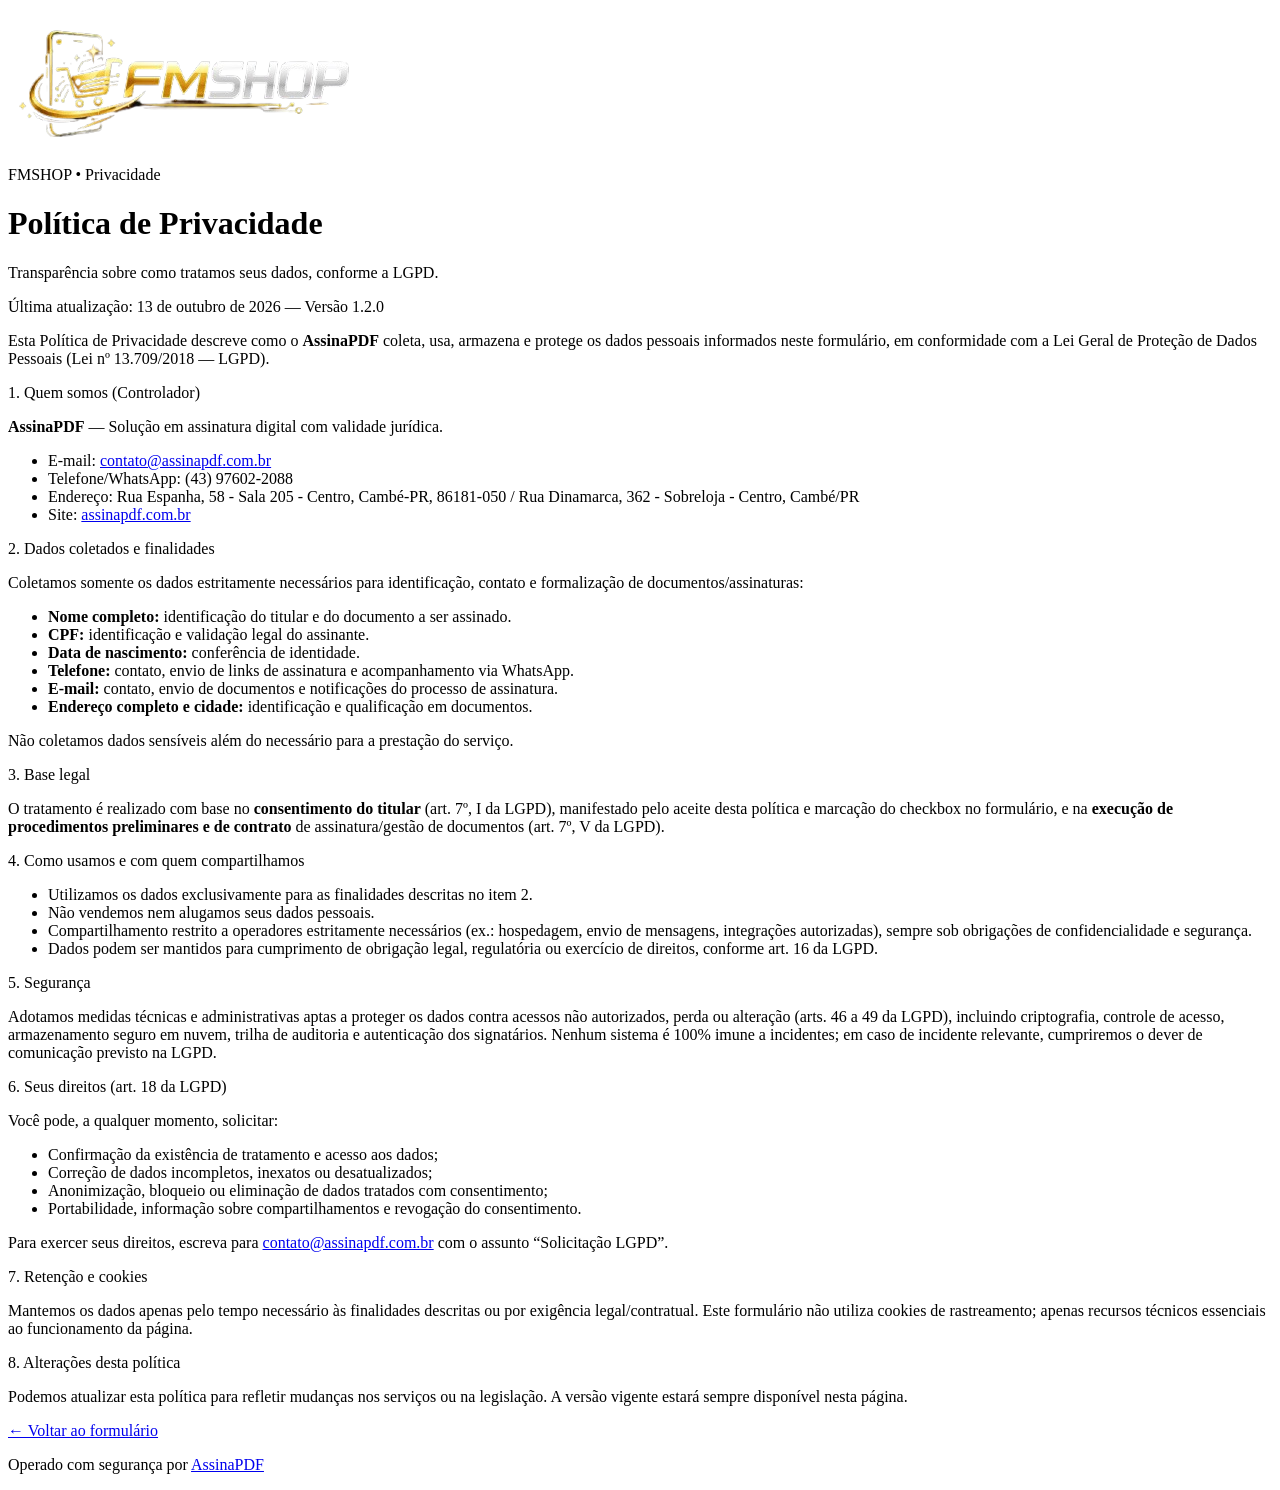
==== politica-de-privacidade.html @ ea0bdec0 "Criação da politica de privacidade" ====
<!DOCTYPE html>
<html lang="pt-BR">
<head>
  <meta charset="UTF-8">
  <meta name="viewport" content="width=device-width, initial-scale=1.0">
  <title>Política de Privacidade — AssinaPDF</title>
  <link rel="icon" type="image/png" href="image.png">
  <link rel="preconnect" href="https://fonts.googleapis.com">
  <link rel="preconnect" href="https://fonts.gstatic.com" crossorigin>
  <link href="https://fonts.googleapis.com/css2?family=Inter:wght@400;500;600;700&display=swap" rel="stylesheet">
  <link rel="stylesheet" href="styles.css">
</head>
<body>
  <div class="form-container policy-container">
    <img src="fmshop-removebg-preview.png" alt="FMSHOP" class="logo">
    <header class="form-header">
      <p class="eyebrow">FMSHOP • Privacidade</p>
      <h1>Política de Privacidade</h1>
      <p class="subtitle">Transparência sobre como tratamos seus dados, conforme a LGPD.</p>
    </header>
    <div class="section">
      <p class="policy-updated">Última atualização: 13 de outubro de 2026 — Versão 1.2.0</p>
      <p class="policy-text">Esta Política de Privacidade descreve como o <strong>AssinaPDF</strong> coleta, usa, armazena e protege os dados pessoais informados neste formulário, em conformidade com a Lei Geral de Proteção de Dados Pessoais (Lei nº 13.709/2018 — LGPD).</p>
    </div>

    <div class="divider"></div>

    <div class="section">
      <div class="section-title">1. Quem somos (Controlador)</div>
      <p class="policy-text"><strong>AssinaPDF</strong> — Solução em assinatura digital com validade jurídica.</p>
      <ul class="policy-list">
        <li>E-mail: <a href="mailto:contato@assinapdf.com.br">contato@assinapdf.com.br</a></li>
        <li>Telefone/WhatsApp: (43) 97602-2088</li>
        <li>Endereço: Rua Espanha, 58 - Sala 205 - Centro, Cambé-PR, 86181-050 / Rua Dinamarca, 362 - Sobreloja - Centro, Cambé/PR</li>
        <li>Site: <a href="https://assinapdf.com.br" target="_blank" rel="noopener noreferrer">assinapdf.com.br</a></li>
      </ul>
    </div>

    <div class="divider"></div>

    <div class="section">
      <div class="section-title">2. Dados coletados e finalidades</div>
      <p class="policy-text">Coletamos somente os dados estritamente necessários para identificação, contato e formalização de documentos/assinaturas:</p>
      <ul class="policy-list">
        <li><strong>Nome completo:</strong> identificação do titular e do documento a ser assinado.</li>
        <li><strong>CPF:</strong> identificação e validação legal do assinante.</li>
        <li><strong>Data de nascimento:</strong> conferência de identidade.</li>
        <li><strong>Telefone:</strong> contato, envio de links de assinatura e acompanhamento via WhatsApp.</li>
        <li><strong>E-mail:</strong> contato, envio de documentos e notificações do processo de assinatura.</li>
        <li><strong>Endereço completo e cidade:</strong> identificação e qualificação em documentos.</li>
      </ul>
      <p class="policy-text">Não coletamos dados sensíveis além do necessário para a prestação do serviço.</p>
    </div>

    <div class="divider"></div>

    <div class="section">
      <div class="section-title">3. Base legal</div>
      <p class="policy-text">O tratamento é realizado com base no <strong>consentimento do titular</strong> (art. 7º, I da LGPD), manifestado pelo aceite desta política e marcação do checkbox no formulário, e na <strong>execução de procedimentos preliminares e de contrato</strong> de assinatura/gestão de documentos (art. 7º, V da LGPD).</p>
    </div>

    <div class="divider"></div>

    <div class="section">
      <div class="section-title">4. Como usamos e com quem compartilhamos</div>
      <ul class="policy-list">
        <li>Utilizamos os dados exclusivamente para as finalidades descritas no item 2.</li>
        <li>Não vendemos nem alugamos seus dados pessoais.</li>
        <li>Compartilhamento restrito a operadores estritamente necessários (ex.: hospedagem, envio de mensagens, integrações autorizadas), sempre sob obrigações de confidencialidade e segurança.</li>
        <li>Dados podem ser mantidos para cumprimento de obrigação legal, regulatória ou exercício de direitos, conforme art. 16 da LGPD.</li>
      </ul>
    </div>

    <div class="divider"></div>

    <div class="section">
      <div class="section-title">5. Segurança</div>
      <p class="policy-text">Adotamos medidas técnicas e administrativas aptas a proteger os dados contra acessos não autorizados, perda ou alteração (arts. 46 a 49 da LGPD), incluindo criptografia, controle de acesso, armazenamento seguro em nuvem, trilha de auditoria e autenticação dos signatários. Nenhum sistema é 100% imune a incidentes; em caso de incidente relevante, cumpriremos o dever de comunicação previsto na LGPD.</p>
    </div>

    <div class="divider"></div>

    <div class="section">
      <div class="section-title">6. Seus direitos (art. 18 da LGPD)</div>
      <p class="policy-text">Você pode, a qualquer momento, solicitar:</p>
      <ul class="policy-list">
        <li>Confirmação da existência de tratamento e acesso aos dados;</li>
        <li>Correção de dados incompletos, inexatos ou desatualizados;</li>
        <li>Anonimização, bloqueio ou eliminação de dados tratados com consentimento;</li>
        <li>Portabilidade, informação sobre compartilhamentos e revogação do consentimento.</li>
      </ul>
      <p class="policy-text">Para exercer seus direitos, escreva para <a href="mailto:contato@assinapdf.com.br">contato@assinapdf.com.br</a> com o assunto “Solicitação LGPD”.</p>
    </div>

    <div class="divider"></div>

    <div class="section">
      <div class="section-title">7. Retenção e cookies</div>
      <p class="policy-text">Mantemos os dados apenas pelo tempo necessário às finalidades descritas ou por exigência legal/contratual. Este formulário não utiliza cookies de rastreamento; apenas recursos técnicos essenciais ao funcionamento da página.</p>
    </div>

    <div class="divider"></div>

    <div class="section">
      <div class="section-title">8. Alterações desta política</div>
      <p class="policy-text">Podemos atualizar esta política para refletir mudanças nos serviços ou na legislação. A versão vigente estará sempre disponível nesta página.</p>
    </div>

    <a class="policy-back" href="index.html">← Voltar ao formulário</a>

    <p class="branding">Operado com segurança por <a href="https://assinapdf.com.br" target="_blank" rel="noopener noreferrer">AssinaPDF</a></p>
  </div>
</body>
</html>
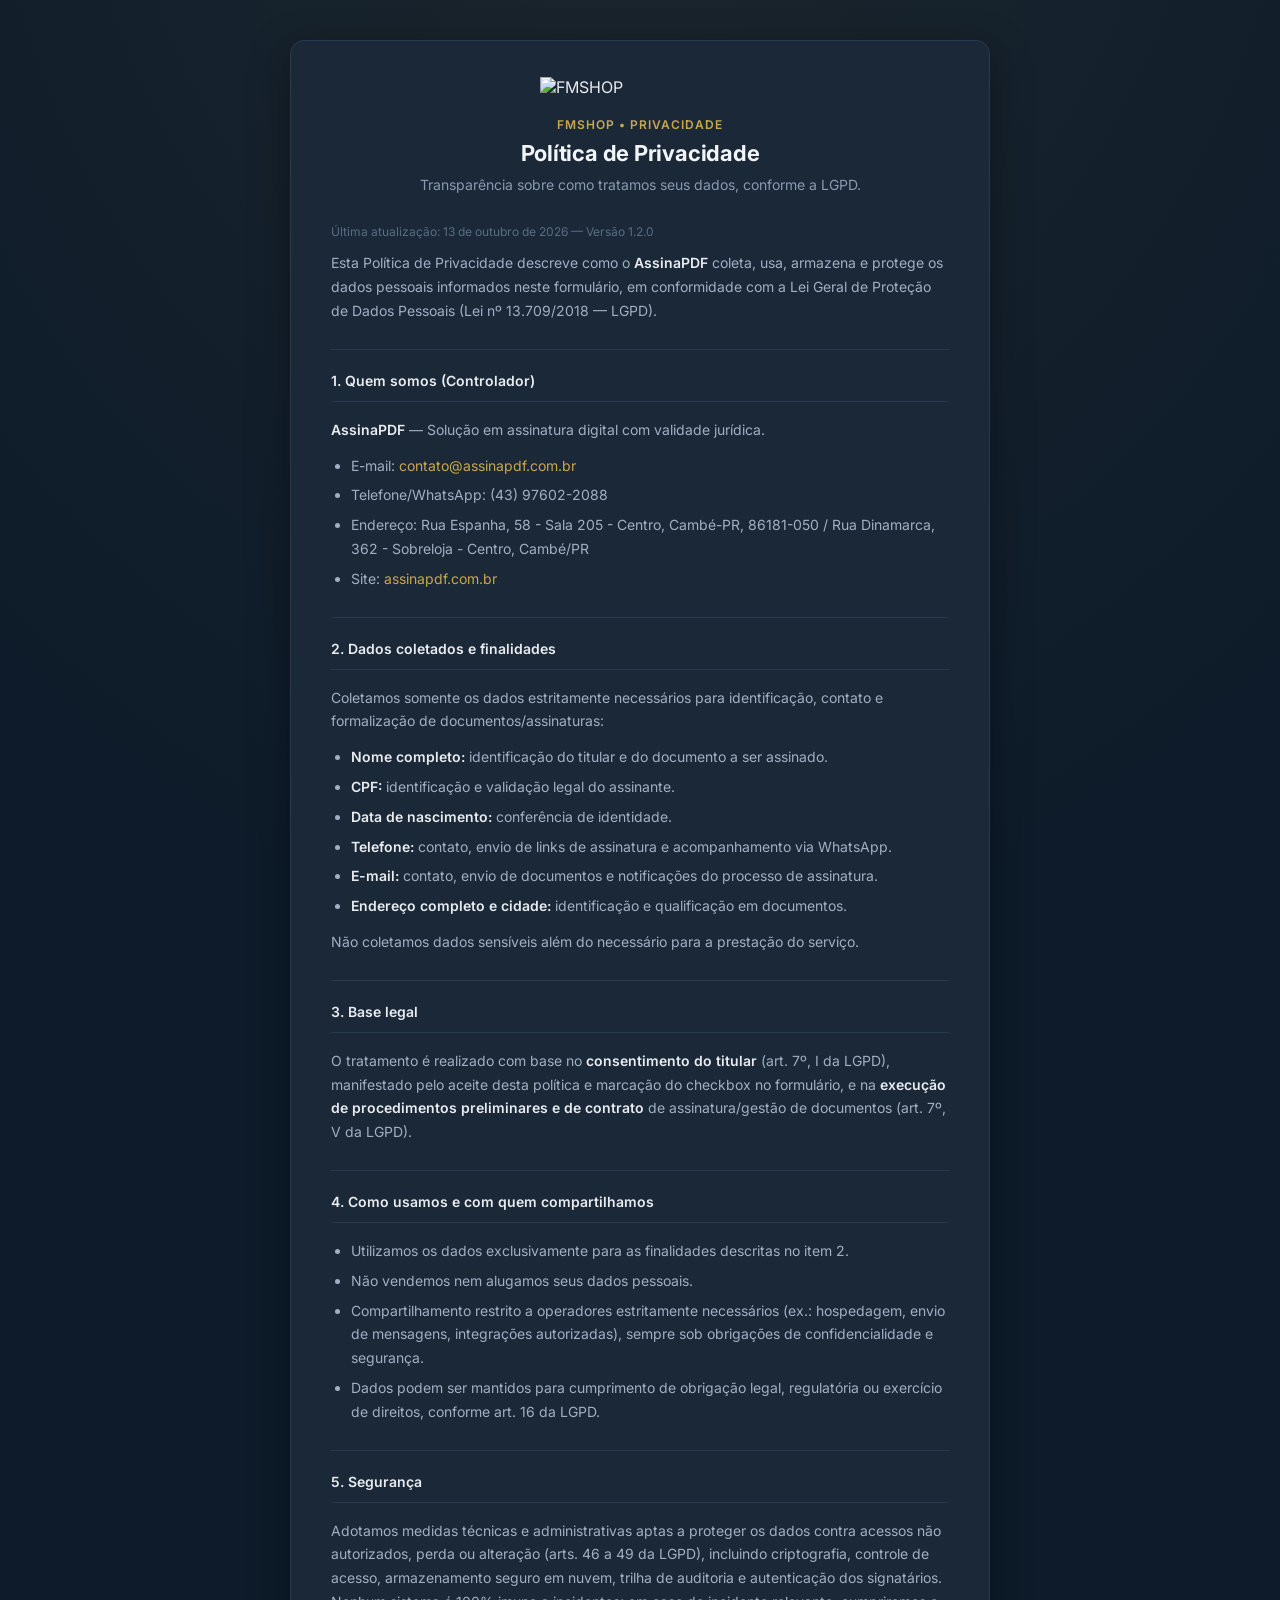
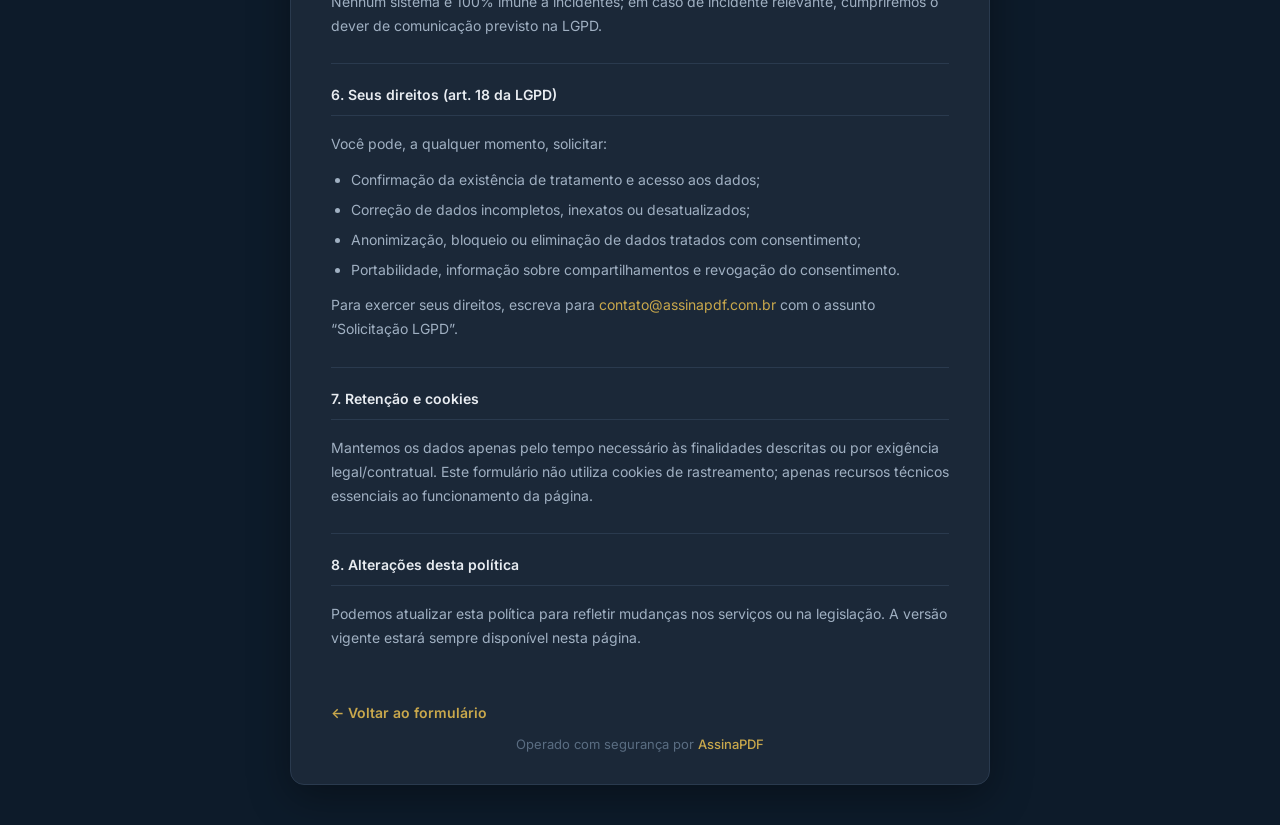
==== commit fe60ce38: "Fix: Politica de privacidade" ====
--- a/politica-de-privacidade.html
+++ b/politica-de-privacidade.html
@@ -4,15 +4,15 @@
   <meta charset="UTF-8">
   <meta name="viewport" content="width=device-width, initial-scale=1.0">
   <title>Política de Privacidade — AssinaPDF</title>
-  <link rel="icon" type="image/png" href="image.png">
+  <link rel="icon" type="image/png" href="images/image.png">
   <link rel="preconnect" href="https://fonts.googleapis.com">
   <link rel="preconnect" href="https://fonts.gstatic.com" crossorigin>
   <link href="https://fonts.googleapis.com/css2?family=Inter:wght@400;500;600;700&display=swap" rel="stylesheet">
-  <link rel="stylesheet" href="styles.css">
+  <link rel="stylesheet" href="style.css">
 </head>
 <body>
   <div class="form-container policy-container">
-    <img src="fmshop-removebg-preview.png" alt="FMSHOP" class="logo">
+    <img src="images/fmshop-removebg-preview.png" alt="FMSHOP" class="logo">
     <header class="form-header">
       <p class="eyebrow">FMSHOP • Privacidade</p>
       <h1>Política de Privacidade</h1>
--- a/style.css
+++ b/style.css
@@ -0,0 +1,336 @@
+* { margin: 0; padding: 0; box-sizing: border-box; }
+
+body {
+  font-family: 'Inter', -apple-system, BlinkMacSystemFont, sans-serif;
+  background: #0d1b2a;
+  background-image: radial-gradient(ellipse 80% 50% at 50% -10%, rgba(201, 168, 76, 0.08), transparent);
+  display: flex;
+  justify-content: center;
+  align-items: flex-start;
+  min-height: 100vh;
+  padding: 40px 16px;
+  color: #e8ecf1;
+}
+
+.form-container {
+  background: #1b2838;
+  border: 1px solid #2a3a4e;
+  border-radius: 14px;
+  box-shadow: 0 12px 40px rgba(0, 0, 0, 0.35);
+  padding: 36px 40px 32px;
+  width: 100%;
+  max-width: 600px;
+}
+.logo {
+  display: block;
+  margin: 0 auto 20px;
+  max-width: 200px;
+  height: auto;
+}
+
+.form-header {
+  text-align: center;
+  margin-bottom: 28px;
+}
+.eyebrow {
+  font-size: 12px;
+  font-weight: 600;
+  letter-spacing: 0.08em;
+  text-transform: uppercase;
+  color: #c9a84c;
+  margin-bottom: 8px;
+}
+.form-header h1 {
+  font-size: 22px;
+  font-weight: 700;
+  color: #f2f5f8;
+  margin-bottom: 8px;
+  letter-spacing: -0.01em;
+}
+.subtitle {
+  font-size: 14px;
+  line-height: 1.6;
+  color: #8a9ab0;
+}
+
+.section {
+  margin-bottom: 26px;
+}
+.section-title {
+  display: flex;
+  align-items: center;
+  gap: 10px;
+  font-size: 14px;
+  font-weight: 600;
+  color: #e8ecf1;
+  padding-bottom: 12px;
+  margin-bottom: 16px;
+  border-bottom: 1px solid #2a3a4e;
+}
+.step {
+  display: inline-flex;
+  align-items: center;
+  justify-content: center;
+  width: 22px;
+  height: 22px;
+  border-radius: 50%;
+  background: rgba(201, 168, 76, 0.14);
+  border: 1px solid rgba(201, 168, 76, 0.4);
+  color: #c9a84c;
+  font-size: 12px;
+  font-weight: 700;
+}
+
+.form-row {
+  display: grid;
+  grid-template-columns: 1fr 1fr;
+  gap: 16px;
+}
+.form-group {
+  margin-bottom: 16px;
+}
+.form-group:last-child {
+  margin-bottom: 0;
+}
+.form-row .form-group {
+  margin-bottom: 0;
+}
+label {
+  display: block;
+  margin-bottom: 6px;
+  color: #a0b0c2;
+  font-size: 13px;
+  font-weight: 500;
+}
+input {
+  width: 100%;
+  height: 48px;
+  padding: 0 16px;
+  border: 1px solid #2a3a4e;
+  border-radius: 10px;
+  font-family: 'Inter', sans-serif;
+  font-size: 14px;
+  color: #e8ecf1;
+  background: #152232;
+  transition: border-color 0.15s, box-shadow 0.15s;
+}
+input::placeholder {
+  color: #5a6d82;
+}
+input:hover {
+  border-color: #3a4e64;
+}
+input:focus {
+  outline: none;
+  border-color: #c9a84c;
+  box-shadow: 0 0 0 3px rgba(201, 168, 76, 0.14);
+}
+input[type="date"] {
+  color-scheme: dark;
+}
+input.input-error {
+  border-color: #e5484d;
+}
+input.input-error:focus {
+  border-color: #e5484d;
+  box-shadow: 0 0 0 3px rgba(229, 72, 77, 0.14);
+}
+.field-error {
+  font-size: 12px;
+  color: #f0a3a6;
+  margin-top: 6px;
+  line-height: 1.5;
+}
+
+.form-message {
+  border-radius: 10px;
+  padding: 13px 16px;
+  font-size: 14px;
+  line-height: 1.55;
+  margin-bottom: 22px;
+  border: 1px solid transparent;
+}
+.form-message.success {
+  background: rgba(46, 160, 67, 0.12);
+  border-color: rgba(46, 160, 67, 0.4);
+  color: #9ee6a8;
+}
+.form-message.error {
+  background: rgba(229, 72, 77, 0.1);
+  border-color: rgba(229, 72, 77, 0.4);
+  color: #f5b5b8;
+}
+
+.lgpd-section {
+  margin-top: 22px;
+  padding: 14px 16px;
+  background: #152232;
+  border-radius: 10px;
+  border: 1px solid #2a3a4e;
+}
+.lgpd-section label {
+  display: flex;
+  align-items: flex-start;
+  gap: 10px;
+  cursor: pointer;
+  font-size: 12px;
+  color: #8a9ab0;
+  line-height: 1.6;
+  margin-bottom: 0;
+}
+.lgpd-section input[type="checkbox"] {
+  width: 18px;
+  height: 18px;
+  min-width: 18px;
+  margin-top: 2px;
+  accent-color: #c9a84c;
+  cursor: pointer;
+}
+.lgpd-section a {
+  color: #c9a84c;
+  text-decoration: none;
+  font-weight: 500;
+}
+.lgpd-section a:hover {
+  text-decoration: underline;
+}
+
+button[type="submit"] {
+  display: flex;
+  align-items: center;
+  justify-content: center;
+  gap: 10px;
+  width: 100%;
+  height: 52px;
+  background: #c9a84c;
+  color: #0d1b2a;
+  border: none;
+  border-radius: 10px;
+  font-family: 'Inter', sans-serif;
+  font-size: 15px;
+  font-weight: 700;
+  cursor: pointer;
+  transition: background 0.15s, transform 0.1s;
+  margin-top: 24px;
+}
+button[type="submit"]:hover:not(:disabled) {
+  background: #d9b95e;
+}
+button[type="submit"]:active:not(:disabled) {
+  transform: translateY(1px);
+}
+button[type="submit"]:disabled {
+  background: #2a3f58;
+  color: #8a9ab0;
+  cursor: not-allowed;
+}
+.btn-spinner {
+  width: 16px;
+  height: 16px;
+  border-radius: 50%;
+  border: 2px solid rgba(13, 27, 42, 0.3);
+  border-top-color: #0d1b2a;
+  animation: spin 0.7s linear infinite;
+}
+button[type="submit"]:disabled .btn-spinner {
+  border-color: rgba(138, 154, 176, 0.3);
+  border-top-color: #8a9ab0;
+}
+
+@keyframes spin {
+  to { transform: rotate(360deg); }
+}
+.secure-note {
+  text-align: center;
+  margin-top: 12px;
+  font-size: 12px;
+  color: #5a6d82;
+}
+.branding {
+  text-align: center;
+  margin-top: 14px;
+  font-size: 13px;
+  color: #5a6d82;
+}
+.branding a {
+  color: #c9a84c;
+  text-decoration: none;
+  font-weight: 500;
+}
+.branding a:hover {
+  text-decoration: underline;
+}
+
+.policy-container {
+  max-width: 700px;
+}
+.divider {
+  height: 1px;
+  background: #2a3a4e;
+  margin: 22px 0;
+}
+.policy-updated {
+  font-size: 12px;
+  color: #5a6d82;
+  margin-bottom: 12px;
+}
+.policy-text {
+  font-size: 14px;
+  line-height: 1.7;
+  color: #a0b0c2;
+  margin-bottom: 12px;
+}
+.policy-text strong {
+  color: #e8ecf1;
+  font-weight: 600;
+}
+.policy-list {
+  list-style: disc;
+  padding-left: 20px;
+  margin-bottom: 12px;
+}
+.policy-list li {
+  font-size: 14px;
+  line-height: 1.7;
+  color: #a0b0c2;
+  margin-bottom: 6px;
+}
+.policy-list li strong {
+  color: #e8ecf1;
+  font-weight: 600;
+}
+.policy-container a {
+  color: #c9a84c;
+  text-decoration: none;
+}
+.policy-container a:hover {
+  text-decoration: underline;
+}
+.policy-back {
+  display: inline-block;
+  margin-top: 28px;
+  font-size: 14px;
+  font-weight: 600;
+}
+
+@media (max-width: 500px) {
+  body {
+    padding: 24px 12px;
+  }
+  .form-container {
+    padding: 28px 20px;
+  }
+  .form-header h1 {
+    font-size: 20px;
+  }
+  .form-row {
+    grid-template-columns: 1fr;
+    gap: 0;
+  }
+  .form-row .form-group {
+    margin-bottom: 16px;
+  }
+  .form-row .form-group:last-child {
+    margin-bottom: 0;
+  }
+}
